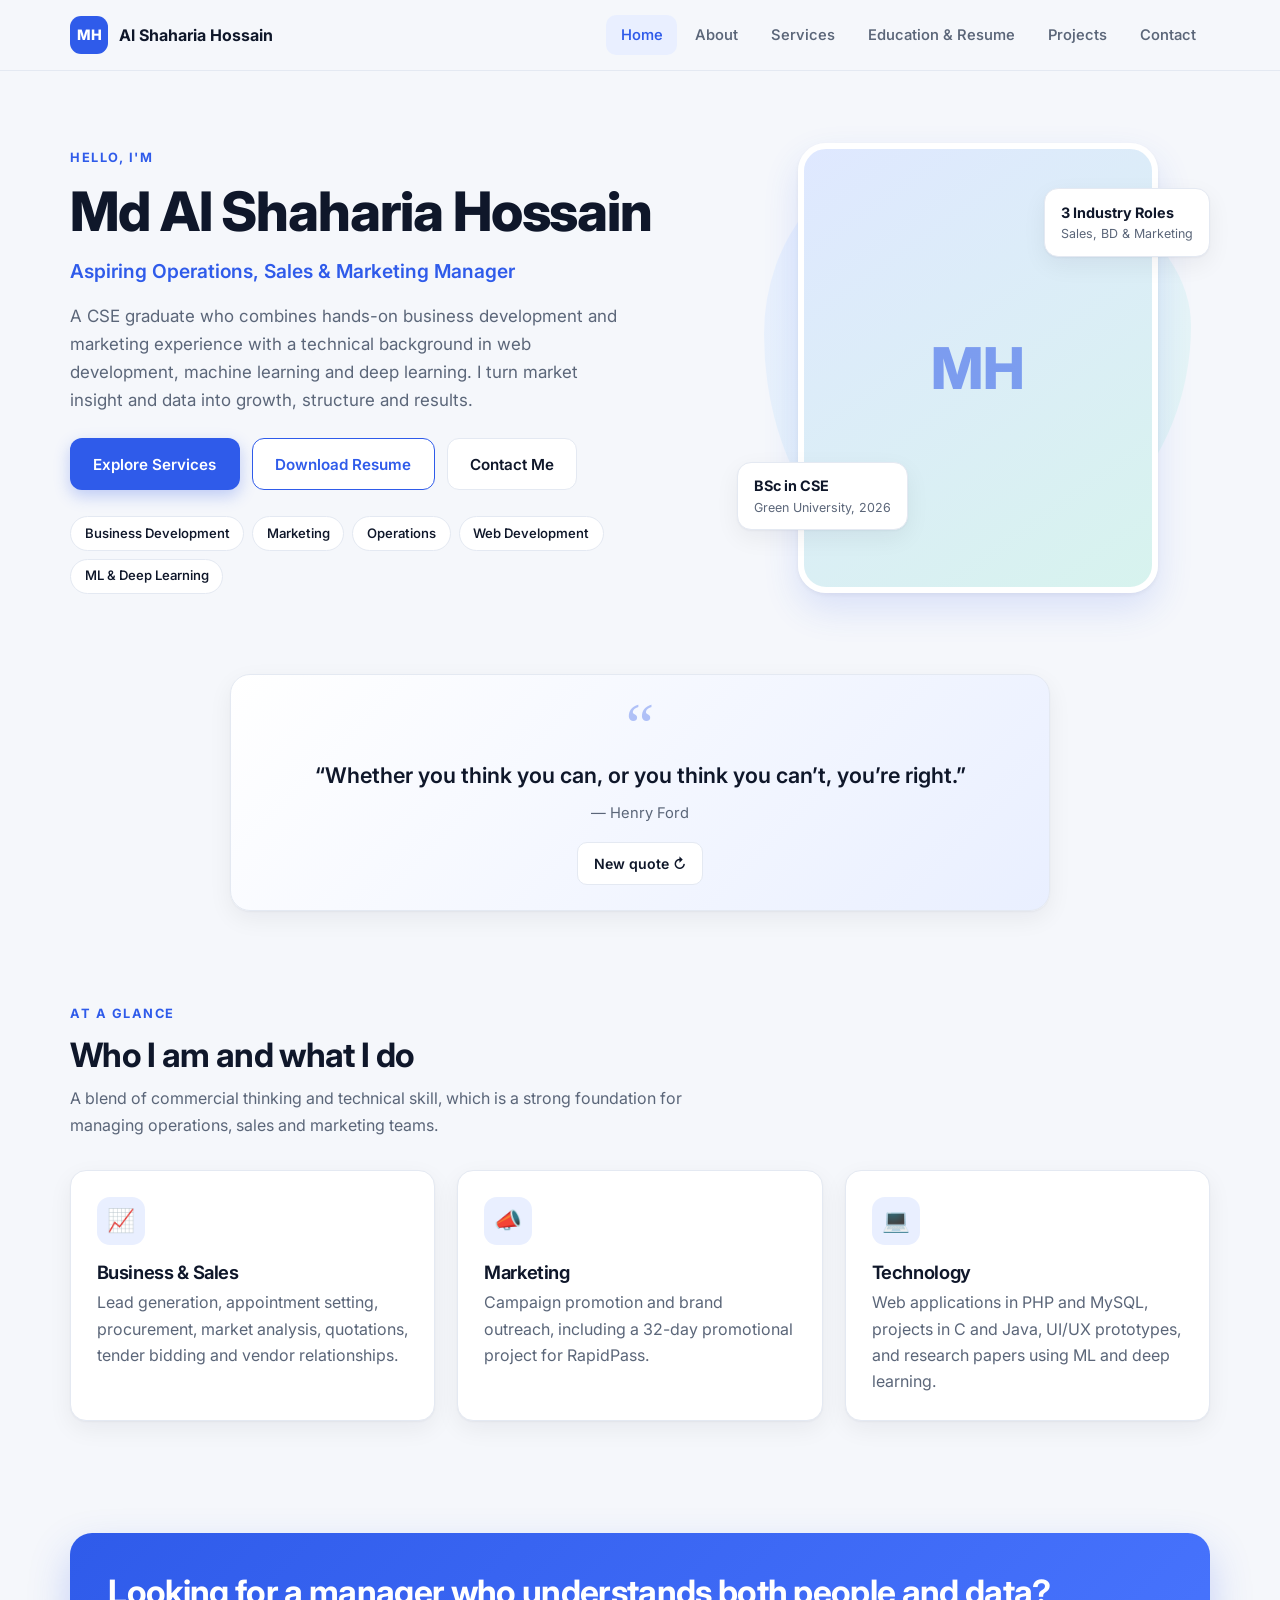
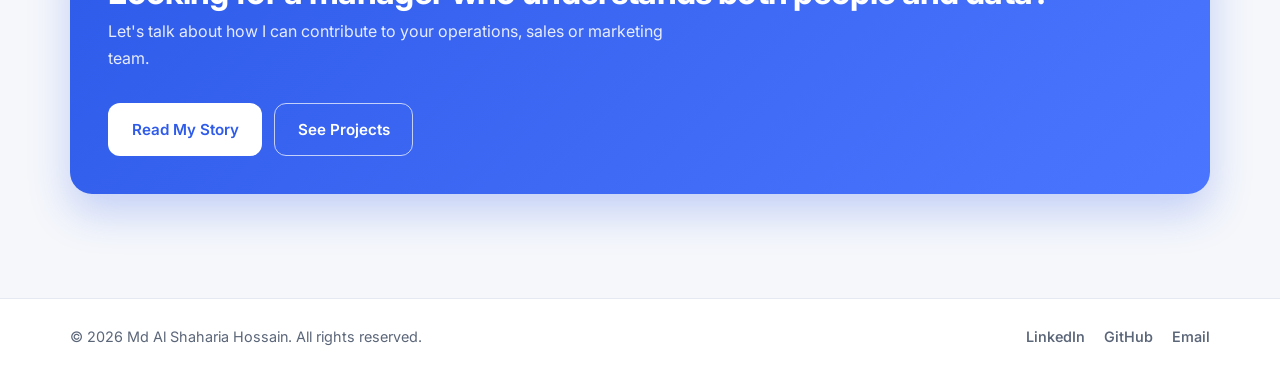
==== index.html @ ec1b016d "Add files via upload" ====
<!DOCTYPE html>
<html lang="en">
<head>
<meta charset="UTF-8">
<meta name="viewport" content="width=device-width, initial-scale=1">
<title>Home | Md Al Shaharia Hossain</title>
<meta name="description" content="Portfolio of Md Al Shaharia Hossain: business development, marketing and web development professional aspiring to operations, sales and marketing management.">
<link rel="preconnect" href="https://fonts.googleapis.com">
<link rel="preconnect" href="https://fonts.gstatic.com" crossorigin>
<link href="https://fonts.googleapis.com/css2?family=Inter:wght@400;500;600;700;800&display=swap" rel="stylesheet">
<link rel="stylesheet" href="style.css">
</head>
<body data-page="index.html">
<header class="site-header">
  <div class="container nav-wrap">
    <a href="index.html" class="brand" aria-label="Home"><span class="brand-mark">MH</span><span class="brand-text">Al Shaharia Hossain</span></a>
    <button class="nav-toggle" id="navToggle" aria-label="Toggle menu" aria-expanded="false"><span></span><span></span><span></span></button>
    <nav class="nav" id="nav"><a href="index.html" class="active">Home</a><a href="about.html">About</a><a href="services.html">Services</a><a href="education.html">Education & Resume</a><a href="projects.html">Projects</a><a href="contact.html">Contact</a></nav>
  </div>
</header>
<main>

<section class="hero container">
  <div class="hero-text reveal">
    <span class="eyebrow">Hello, I'm</span>
    <h1>Md Al Shaharia Hossain</h1>
    <p class="role">Aspiring Operations, Sales &amp; Marketing Manager</p>
    <p class="lead">A CSE graduate who combines hands-on business development and marketing experience with a technical background in web development, machine learning and deep learning. I turn market insight and data into growth, structure and results.</p>
    <div class="btn-row">
      <a class="btn btn-primary" href="services.html">Explore Services</a>
      <a class="btn btn-outline" href="resume.pdf" download="Md-Al-Shaharia-Hossain-Resume.pdf" data-resume>Download Resume</a>
      <a class="btn btn-ghost" href="contact.html">Contact Me</a>
    </div>
    <ul class="chips">
      <li>Business Development</li><li>Marketing</li><li>Operations</li><li>Web Development</li><li>ML &amp; Deep Learning</li>
    </ul>
  </div>
  <div class="hero-photo reveal">
    <div class="photo photo-lg">
  <span class="initials">MH</span>
  <img src="images/profile.jpg" alt="Portrait of Md Al Shaharia Hossain" onerror="this.remove()">
</div>
    <div class="float-card fc-1"><strong>BSc in CSE</strong><span>Green University, 2026</span></div>
    <div class="float-card fc-2"><strong>3 Industry Roles</strong><span>Sales, BD &amp; Marketing</span></div>
  </div>
</section>

<section class="container reveal">
  <figure class="quote-box">
    <div class="quote-icon">&ldquo;</div>
    <blockquote id="quoteText">Loading inspiration...</blockquote>
    <figcaption id="quoteAuthor"></figcaption>
    <button class="btn btn-ghost btn-sm" id="newQuote" type="button">New quote &#8635;</button>
  </figure>
</section>

<section class="container section reveal">
  <div class="section-head">
    <span class="eyebrow">At a glance</span>
    <h2>Who I am and what I do</h2>
    <p>A blend of commercial thinking and technical skill, which is a strong foundation for managing operations, sales and marketing teams.</p>
  </div>
  <div class="grid-3">
    <article class="card">
      <div class="icon">&#128200;</div>
      <h3>Business &amp; Sales</h3>
      <p>Lead generation, appointment setting, procurement, market analysis, quotations, tender bidding and vendor relationships.</p>
    </article>
    <article class="card">
      <div class="icon">&#128227;</div>
      <h3>Marketing</h3>
      <p>Campaign promotion and brand outreach, including a 32-day promotional project for RapidPass.</p>
    </article>
    <article class="card">
      <div class="icon">&#128187;</div>
      <h3>Technology</h3>
      <p>Web applications in PHP and MySQL, projects in C and Java, UI/UX prototypes, and research papers using ML and deep learning.</p>
    </article>
  </div>
</section>

<section class="container section reveal">
  <div class="cta-box">
    <div>
      <h2>Looking for a manager who understands both people and data?</h2>
      <p>Let's talk about how I can contribute to your operations, sales or marketing team.</p>
    </div>
    <div class="btn-row">
      <a class="btn btn-primary" href="about.html">Read My Story</a>
      <a class="btn btn-ghost" href="projects.html">See Projects</a>
    </div>
  </div>
</section>

</main>
<footer class="site-footer">
  <div class="container footer-wrap">
    <p>&copy; <span id="year">2026</span> Md Al Shaharia Hossain. All rights reserved.</p>
    <div class="footer-links">
      <a href="https://www.linkedin.com/in/md-al-shaharia-hossain" target="_blank" rel="noopener">LinkedIn</a>
      <a href="https://github.com/Rimon0287" target="_blank" rel="noopener">GitHub</a>
      <a href="mailto:rimonhassain4087@gmail.com">Email</a>
    </div>
  </div>
</footer>
<button class="to-top" id="toTop" aria-label="Back to top">&uarr;</button>
<div class="toast" id="toast" role="status" aria-live="polite"></div>
<div class="modal" id="modal" aria-hidden="true">
  <div class="modal-backdrop" data-close></div>
  <div class="modal-box" role="dialog" aria-modal="true" aria-labelledby="modalTitle">
    <button class="modal-close" data-close aria-label="Close">&times;</button>
    <div id="modalBody"></div>
  </div>
</div>
<script src="script.js"></script>
</body>
</html>
---- style.css ----
:root{
  --bg:#f5f7fb; --card:#ffffff; --ink:#0f172a; --muted:#5b6679; --line:#e4e9f2;
  --brand:#2f5bea; --brand-d:#2347c4; --brand-soft:#e9efff; --accent:#12a594; --accent-soft:#e3f6f3;
  --radius:16px; --shadow:0 1px 2px rgba(15,23,42,.04),0 8px 24px rgba(15,23,42,.06);
  --shadow-h:0 2px 4px rgba(15,23,42,.05),0 16px 36px rgba(47,91,234,.14);
}
*{box-sizing:border-box;margin:0;padding:0}
html{scroll-behavior:smooth}
body{font-family:'Inter',system-ui,-apple-system,'Segoe UI',Roboto,sans-serif;background:var(--bg);color:var(--ink);line-height:1.65;-webkit-font-smoothing:antialiased}
img{max-width:100%;display:block}
a{color:inherit;text-decoration:none}
ul{list-style:none}
.container{width:min(1140px,92%);margin-inline:auto}
h1,h2,h3,h4{line-height:1.2;letter-spacing:-.02em;color:var(--ink)}
h1{font-size:clamp(2.1rem,5vw,3.4rem);font-weight:800}
h2{font-size:clamp(1.5rem,3vw,2.1rem);font-weight:700}
h3{font-size:1.15rem;font-weight:650;margin-bottom:.4rem}
h4{font-size:.95rem;font-weight:650;margin:1.1rem 0 .5rem;text-transform:uppercase;letter-spacing:.06em;color:var(--muted)}
p{color:var(--muted)}
.muted{color:var(--muted)} .small{font-size:.88rem}
.eyebrow{display:inline-block;font-size:.8rem;font-weight:700;letter-spacing:.12em;text-transform:uppercase;color:var(--brand);margin-bottom:.7rem}

/* Header */
.site-header{position:sticky;top:0;z-index:50;background:rgba(245,247,251,.85);backdrop-filter:saturate(1.4) blur(12px);border-bottom:1px solid var(--line)}
.nav-wrap{display:flex;align-items:center;justify-content:space-between;height:70px}
.brand{display:flex;align-items:center;gap:.7rem;font-weight:700}
.brand-mark{display:grid;place-items:center;width:38px;height:38px;border-radius:11px;background:var(--brand);color:#fff;font-size:.9rem;font-weight:800}
.nav{display:flex;gap:.25rem}
.nav a{padding:.5rem .9rem;border-radius:10px;font-size:.92rem;font-weight:550;color:var(--muted);transition:.2s}
.nav a:hover{color:var(--ink);background:#fff}
.nav a.active{color:var(--brand);background:var(--brand-soft)}
.nav-toggle{display:none;width:42px;height:42px;border:1px solid var(--line);border-radius:10px;background:#fff;cursor:pointer;flex-direction:column;align-items:center;justify-content:center;gap:5px}
.nav-toggle span{width:18px;height:2px;background:var(--ink);border-radius:2px;transition:.25s}
.nav-toggle[aria-expanded="true"] span:nth-child(1){transform:translateY(7px) rotate(45deg)}
.nav-toggle[aria-expanded="true"] span:nth-child(2){opacity:0}
.nav-toggle[aria-expanded="true"] span:nth-child(3){transform:translateY(-7px) rotate(-45deg)}

/* Buttons */
.btn{display:inline-flex;align-items:center;justify-content:center;gap:.4rem;padding:.8rem 1.4rem;border-radius:12px;font:inherit;font-size:.95rem;font-weight:600;border:1.5px solid transparent;cursor:pointer;transition:transform .15s,box-shadow .2s,background .2s,color .2s,border-color .2s}
.btn:hover{transform:translateY(-2px)}
.btn:active{transform:translateY(0)}
.btn:focus-visible,.tab:focus-visible,input:focus-visible,textarea:focus-visible{outline:3px solid rgba(47,91,234,.35);outline-offset:2px}
.btn-primary{background:var(--brand);color:#fff;box-shadow:0 6px 16px rgba(47,91,234,.28)}
.btn-primary:hover{background:var(--brand-d);box-shadow:0 10px 22px rgba(47,91,234,.35)}
.btn-outline{background:#fff;color:var(--brand);border-color:var(--brand)}
.btn-outline:hover{background:var(--brand);color:#fff}
.btn-ghost{background:#fff;color:var(--ink);border-color:var(--line)}
.btn-ghost:hover{border-color:var(--brand);color:var(--brand)}
.btn-sm{padding:.55rem 1rem;font-size:.88rem;border-radius:10px}
.btn-block{width:100%;margin-top:1rem}
.btn-row{display:flex;flex-wrap:wrap;gap:.75rem;margin-top:1.4rem}

/* Hero */
.hero{display:grid;grid-template-columns:1.15fr .85fr;gap:3rem;align-items:center;padding:4.5rem 0 3rem}
.role{font-size:1.2rem;font-weight:600;color:var(--brand);margin:.7rem 0 1rem}
.lead{font-size:1.06rem;max-width:560px}
.chips{display:flex;flex-wrap:wrap;gap:.5rem;margin-top:1.6rem}
.chips li,.tags span{padding:.35rem .85rem;border-radius:999px;background:#fff;border:1px solid var(--line);font-size:.82rem;font-weight:550;color:var(--ink)}
.hero-photo{position:relative;display:grid;place-items:center}
.hero-photo::before{content:"";position:absolute;width:92%;aspect-ratio:1;border-radius:36% 64% 58% 42%/42% 40% 60% 58%;background:linear-gradient(135deg,var(--brand-soft),var(--accent-soft));z-index:0}
.photo{position:relative;overflow:hidden;background:linear-gradient(145deg,#dfe8ff,#d7f3ee);display:grid;place-items:center;border:6px solid #fff;box-shadow:var(--shadow-h);z-index:1}
.photo .initials{font-size:3.6rem;font-weight:800;color:var(--brand);opacity:.55}
.photo img{position:absolute;inset:0;width:100%;height:100%;object-fit:cover}
.photo-lg{width:min(360px,80%);aspect-ratio:4/5;border-radius:28px}
.photo-md{width:100%;aspect-ratio:4/5;border-radius:24px}
.float-card{position:absolute;z-index:2;background:#fff;border:1px solid var(--line);border-radius:14px;padding:.7rem 1rem;box-shadow:var(--shadow);display:flex;flex-direction:column;font-size:.78rem;color:var(--muted)}
.float-card strong{color:var(--ink);font-size:.9rem}
.fc-1{left:-2%;bottom:14%} .fc-2{right:0;top:10%}

/* Sections */
.section{padding:3.5rem 0}
.section.tight{padding:2rem 0}
.section-head{max-width:640px;margin-bottom:2rem}
.section-head p{margin-top:.6rem}
.page-hero{padding:3.5rem 0 1rem}
.page-hero .sub{margin-top:.7rem;font-size:1.05rem}
.card{background:var(--card);border:1px solid var(--line);border-radius:var(--radius);padding:1.6rem;box-shadow:var(--shadow);transition:transform .2s,box-shadow .25s,border-color .25s}
.card:hover{box-shadow:var(--shadow-h)}
.card p+p{margin-top:.9rem}
.grid-2{display:grid;grid-template-columns:repeat(2,1fr);gap:1.4rem}
.grid-3{display:grid;grid-template-columns:repeat(3,1fr);gap:1.4rem}
.grid-4{display:grid;grid-template-columns:repeat(auto-fill,minmax(250px,1fr));gap:1.4rem}
.icon{display:grid;place-items:center;width:48px;height:48px;border-radius:13px;background:var(--brand-soft);color:var(--brand);font-size:1.4rem;font-weight:800;margin-bottom:1rem}

/* Quote */
.quote-box{margin:2rem auto;max-width:820px;text-align:center;background:linear-gradient(135deg,#fff,var(--brand-soft));border:1px solid var(--line);border-radius:20px;padding:2rem 2rem 1.6rem;box-shadow:var(--shadow);position:relative}
.quote-icon{font-size:4rem;line-height:.6;color:var(--brand);opacity:.35;font-family:Georgia,serif}
.quote-box blockquote{font-size:clamp(1.05rem,2.2vw,1.35rem);font-weight:600;color:var(--ink);margin:.8rem 0 .5rem;transition:opacity .3s}
.quote-box figcaption{color:var(--muted);font-size:.92rem;margin-bottom:1rem;transition:opacity .3s}
.quote-box.fade blockquote,.quote-box.fade figcaption{opacity:0}

/* CTA */
.cta-box,.resume-box{display:flex;align-items:center;justify-content:space-between;gap:2rem;flex-wrap:wrap;background:linear-gradient(135deg,var(--brand),#4a76ff);border-radius:22px;padding:2.4rem;color:#fff;box-shadow:0 18px 40px rgba(47,91,234,.25)}
.cta-box h2,.resume-box h2{color:#fff} .cta-box p,.resume-box p{color:rgba(255,255,255,.88);margin-top:.4rem;max-width:560px}
.resume-box .eyebrow{color:#cfe0ff}
.cta-box .btn-primary,.resume-box .btn-primary{background:#fff;color:var(--brand);box-shadow:none}
.cta-box .btn-ghost,.resume-box .btn-outline{background:transparent;color:#fff;border-color:rgba(255,255,255,.7)}
.cta-box .btn-ghost:hover,.resume-box .btn-outline:hover{background:#fff;color:var(--brand)}
.cta-box .btn-row,.resume-box .btn-row{margin-top:0}

/* About */
.about-grid{display:grid;grid-template-columns:320px 1fr;gap:2rem;padding:2rem 0 1rem;align-items:start}
.about-side{position:sticky;top:90px;display:grid;gap:1.2rem}
.about-side .photo{margin:0}
.facts li{display:flex;flex-direction:column;padding:.65rem 0;border-bottom:1px solid var(--line);font-size:.92rem}
.facts li:last-child{border:0}
.facts span{font-size:.75rem;text-transform:uppercase;letter-spacing:.08em;color:var(--muted)}
.about-main{display:grid;gap:1.4rem}
.tick li{position:relative;padding-left:1.7rem;margin:.5rem 0;color:var(--muted);font-size:.95rem}
.tick li::before{content:"\2713";position:absolute;left:0;top:0;width:20px;height:20px;border-radius:50%;background:var(--accent-soft);color:var(--accent);font-size:.72rem;font-weight:800;display:grid;place-items:center;top:.2rem}
.tags{display:flex;flex-wrap:wrap;gap:.45rem;margin:.6rem 0}
.mini-timeline{border-left:2px solid var(--brand-soft);margin:.8rem 0 0 .5rem;padding-left:1.4rem;display:grid;gap:1rem}
.mini-timeline li{position:relative;display:flex;flex-direction:column}
.mini-timeline li::before{content:"";position:absolute;left:-1.9rem;top:.45rem;width:12px;height:12px;border-radius:50%;background:var(--brand);border:3px solid #fff;box-shadow:0 0 0 2px var(--brand-soft)}
.mini-timeline span{color:var(--muted);font-size:.93rem}

/* Services */
.service{display:flex;flex-direction:column;align-items:flex-start;border-top:3px solid transparent}
.service:hover{transform:translateY(-6px);border-top-color:var(--brand)}
.service p{flex:1;margin-bottom:1.2rem;font-size:.94rem}
.modal{position:fixed;inset:0;z-index:100;display:none;align-items:center;justify-content:center;padding:1rem}
.modal.open{display:flex}
.modal-backdrop{position:absolute;inset:0;background:rgba(15,23,42,.5);backdrop-filter:blur(4px);animation:fade .25s}
.modal-box{position:relative;background:#fff;border-radius:22px;width:min(640px,100%);max-height:90vh;overflow:auto;padding:2.2rem;box-shadow:0 30px 80px rgba(15,23,42,.35);animation:pop .3s cubic-bezier(.2,.9,.3,1.2)}
.modal-close{position:absolute;top:.8rem;right:.9rem;width:38px;height:38px;border-radius:50%;border:1px solid var(--line);background:#fff;font-size:1.5rem;line-height:1;cursor:pointer;color:var(--muted);transition:.2s}
.modal-close:hover{background:var(--brand);color:#fff;border-color:var(--brand)}
.modal-icon{display:grid;place-items:center;width:56px;height:56px;border-radius:16px;background:var(--brand-soft);font-size:1.7rem;margin-bottom:1rem}
.lead-sm{margin:.7rem 0 .3rem}
.best-for{margin-top:1.2rem;padding:1rem 1.1rem;background:var(--accent-soft);border-radius:12px;font-size:.92rem;color:#0b5e53}
.svc-detail[hidden]{display:none}
@keyframes fade{from{opacity:0}to{opacity:1}}
@keyframes pop{from{opacity:0;transform:translateY(20px) scale(.96)}to{opacity:1;transform:none}}

/* Tabs / timeline */
.tabs{display:inline-flex;gap:.3rem;background:#fff;border:1px solid var(--line);border-radius:14px;padding:.3rem;margin-bottom:1.6rem;flex-wrap:wrap}
.tab{padding:.6rem 1.3rem;border:0;border-radius:10px;background:transparent;font:inherit;font-weight:600;color:var(--muted);cursor:pointer;transition:.2s}
.tab:hover{color:var(--ink)}
.tab.active{background:var(--brand);color:#fff;box-shadow:0 4px 12px rgba(47,91,234,.28)}
.tab-panel{display:none;animation:fade .3s}
.tab-panel.active{display:block}
.timeline{position:relative;display:grid;gap:1.2rem;padding-left:0}
.t-item{display:grid;grid-template-columns:130px 1fr;gap:1.2rem;align-items:start}
.t-year{font-weight:700;color:var(--brand);padding-top:1.5rem;text-align:right;font-size:.92rem}
.badge{display:inline-block;margin-top:.5rem;padding:.3rem .8rem;border-radius:999px;background:var(--accent-soft);color:#0b5e53;font-size:.8rem;font-weight:650}

/* Projects */
.project{display:flex;flex-direction:column}
.project>p{margin-bottom:1rem}
.proj-top{display:flex;justify-content:space-between;align-items:flex-start}
.proj-top .badge{margin-top:0;background:var(--brand-soft);color:var(--brand)}
.expand{margin-top:.5rem}
.expand[hidden]{display:none}
.project .btn-row{margin-top:auto;padding-top:1.2rem}

/* Contact */
.contact-grid{display:grid;grid-template-columns:1fr 1fr;gap:1.6rem;align-items:start}
.contact-cards{display:grid;gap:1rem}
.contact-card{display:flex;align-items:center;gap:1rem;flex-wrap:wrap;padding:1.2rem 1.4rem}
.contact-card .icon{margin:0;flex:none}
.cc-body{flex:1;min-width:140px}
.cc-body h3{margin:0}
.cc-body p{font-size:.9rem;word-break:break-all}
.cc-actions{display:flex;gap:.5rem}
.form{display:grid;gap:1rem}
.form label{display:grid;gap:.35rem;font-size:.85rem;font-weight:600;color:var(--ink)}
input,textarea{font:inherit;font-size:.95rem;padding:.8rem 1rem;border:1.5px solid var(--line);border-radius:12px;background:#fbfcfe;color:var(--ink);transition:.2s;width:100%;resize:vertical}
input:focus,textarea:focus{border-color:var(--brand);background:#fff}
.form .btn-row{margin-top:.4rem}
.form-error{color:#c0392b;font-size:.88rem;min-height:1.2em}

/* Footer & utilities */
.site-footer{margin-top:3rem;border-top:1px solid var(--line);background:#fff;padding:1.6rem 0}
.footer-wrap{display:flex;justify-content:space-between;align-items:center;flex-wrap:wrap;gap:1rem;font-size:.9rem}
.footer-links{display:flex;gap:1.2rem}
.footer-links a{color:var(--muted);font-weight:550}
.footer-links a:hover{color:var(--brand)}
.to-top{position:fixed;right:1.4rem;bottom:1.4rem;width:46px;height:46px;border-radius:50%;border:0;background:var(--brand);color:#fff;font-size:1.2rem;cursor:pointer;box-shadow:0 8px 20px rgba(47,91,234,.35);opacity:0;visibility:hidden;transform:translateY(10px);transition:.25s;z-index:60}
.to-top.show{opacity:1;visibility:visible;transform:none}
.to-top:hover{background:var(--brand-d)}
.toast{position:fixed;left:50%;bottom:2rem;transform:translate(-50%,20px);background:var(--ink);color:#fff;padding:.75rem 1.3rem;border-radius:12px;font-size:.9rem;opacity:0;pointer-events:none;transition:.3s;z-index:200;max-width:90%}
.toast.show{opacity:1;transform:translate(-50%,0)}
.reveal{opacity:0;transform:translateY(18px);transition:opacity .6s ease,transform .6s ease}
.reveal.in{opacity:1;transform:none}

/* Responsive */
@media (max-width:960px){
  .hero{grid-template-columns:1fr;padding-top:3rem;text-align:left}
  .hero-photo{order:-1;margin-bottom:1rem}
  .grid-3{grid-template-columns:1fr 1fr}
  .about-grid{grid-template-columns:1fr}
  .about-side{position:static;grid-template-columns:minmax(0,260px) 1fr;align-items:start}
  .contact-grid{grid-template-columns:1fr}
}
@media (max-width:820px){
  .nav-toggle{display:flex}
  .nav{position:absolute;top:70px;left:0;right:0;flex-direction:column;background:#fff;border-bottom:1px solid var(--line);padding:.8rem 4%;display:none;box-shadow:0 14px 24px rgba(15,23,42,.08)}
  .nav.open{display:flex}
  .nav a{padding:.8rem 1rem}
}
@media (max-width:640px){
  .grid-2,.grid-3{grid-template-columns:1fr}
  .about-side{grid-template-columns:1fr}
  .t-item{grid-template-columns:1fr;gap:.3rem}
  .t-year{text-align:left;padding-top:0}
  .brand-text{display:none}
  .cta-box,.resume-box{padding:1.6rem}
  .modal-box{padding:1.6rem}
  .fc-1{left:0} .fc-2{right:0}
}
@media (prefers-reduced-motion:reduce){*{animation:none!important;transition:none!important}.reveal{opacity:1;transform:none}html{scroll-behavior:auto}}
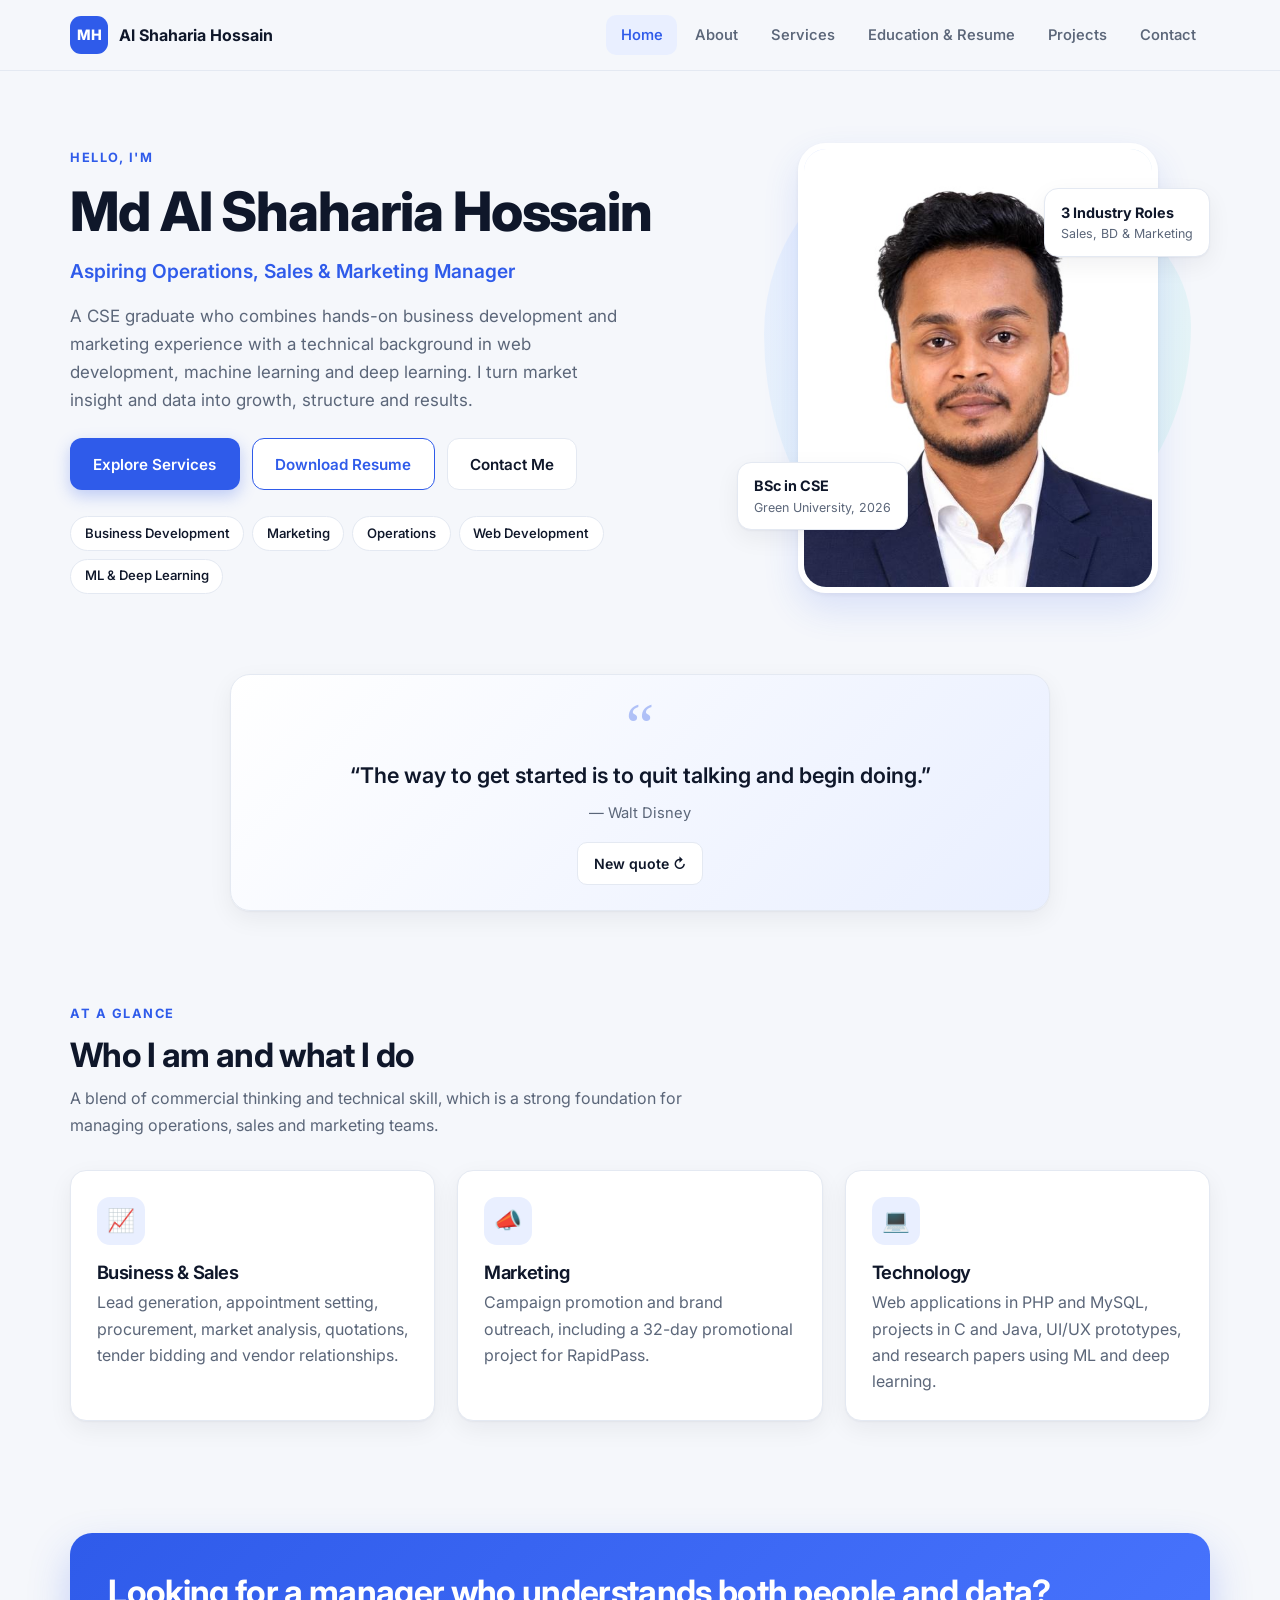
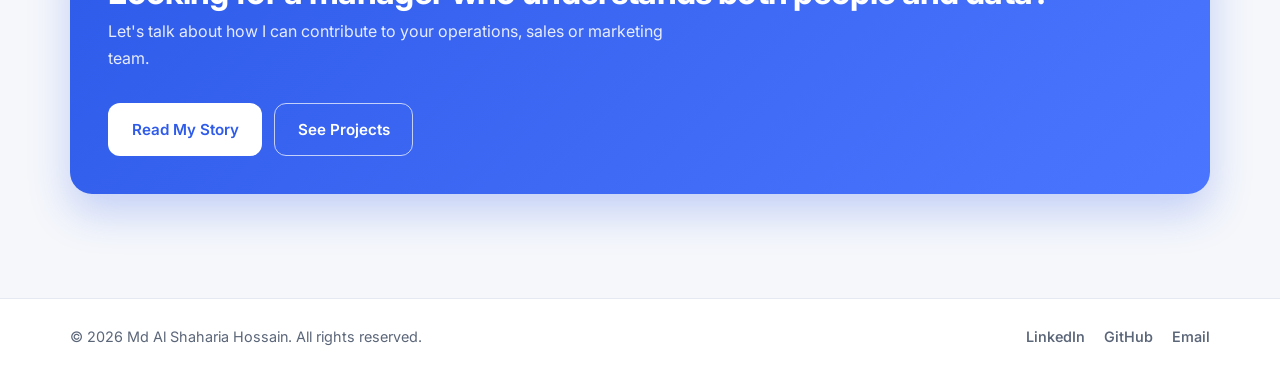
==== commit 80cfcf95: "Fix image source path in index.html" ====
--- a/index.html
+++ b/index.html
@@ -38,7 +38,7 @@
   <div class="hero-photo reveal">
     <div class="photo photo-lg">
   <span class="initials">MH</span>
-  <img src="images/profile.jpg" alt="Portrait of Md Al Shaharia Hossain" onerror="this.remove()">
+  <img src="image/profile.jpg" alt="Portrait of Md Al Shaharia Hossain" onerror="this.remove()">
 </div>
     <div class="float-card fc-1"><strong>BSc in CSE</strong><span>Green University, 2026</span></div>
     <div class="float-card fc-2"><strong>3 Industry Roles</strong><span>Sales, BD &amp; Marketing</span></div>
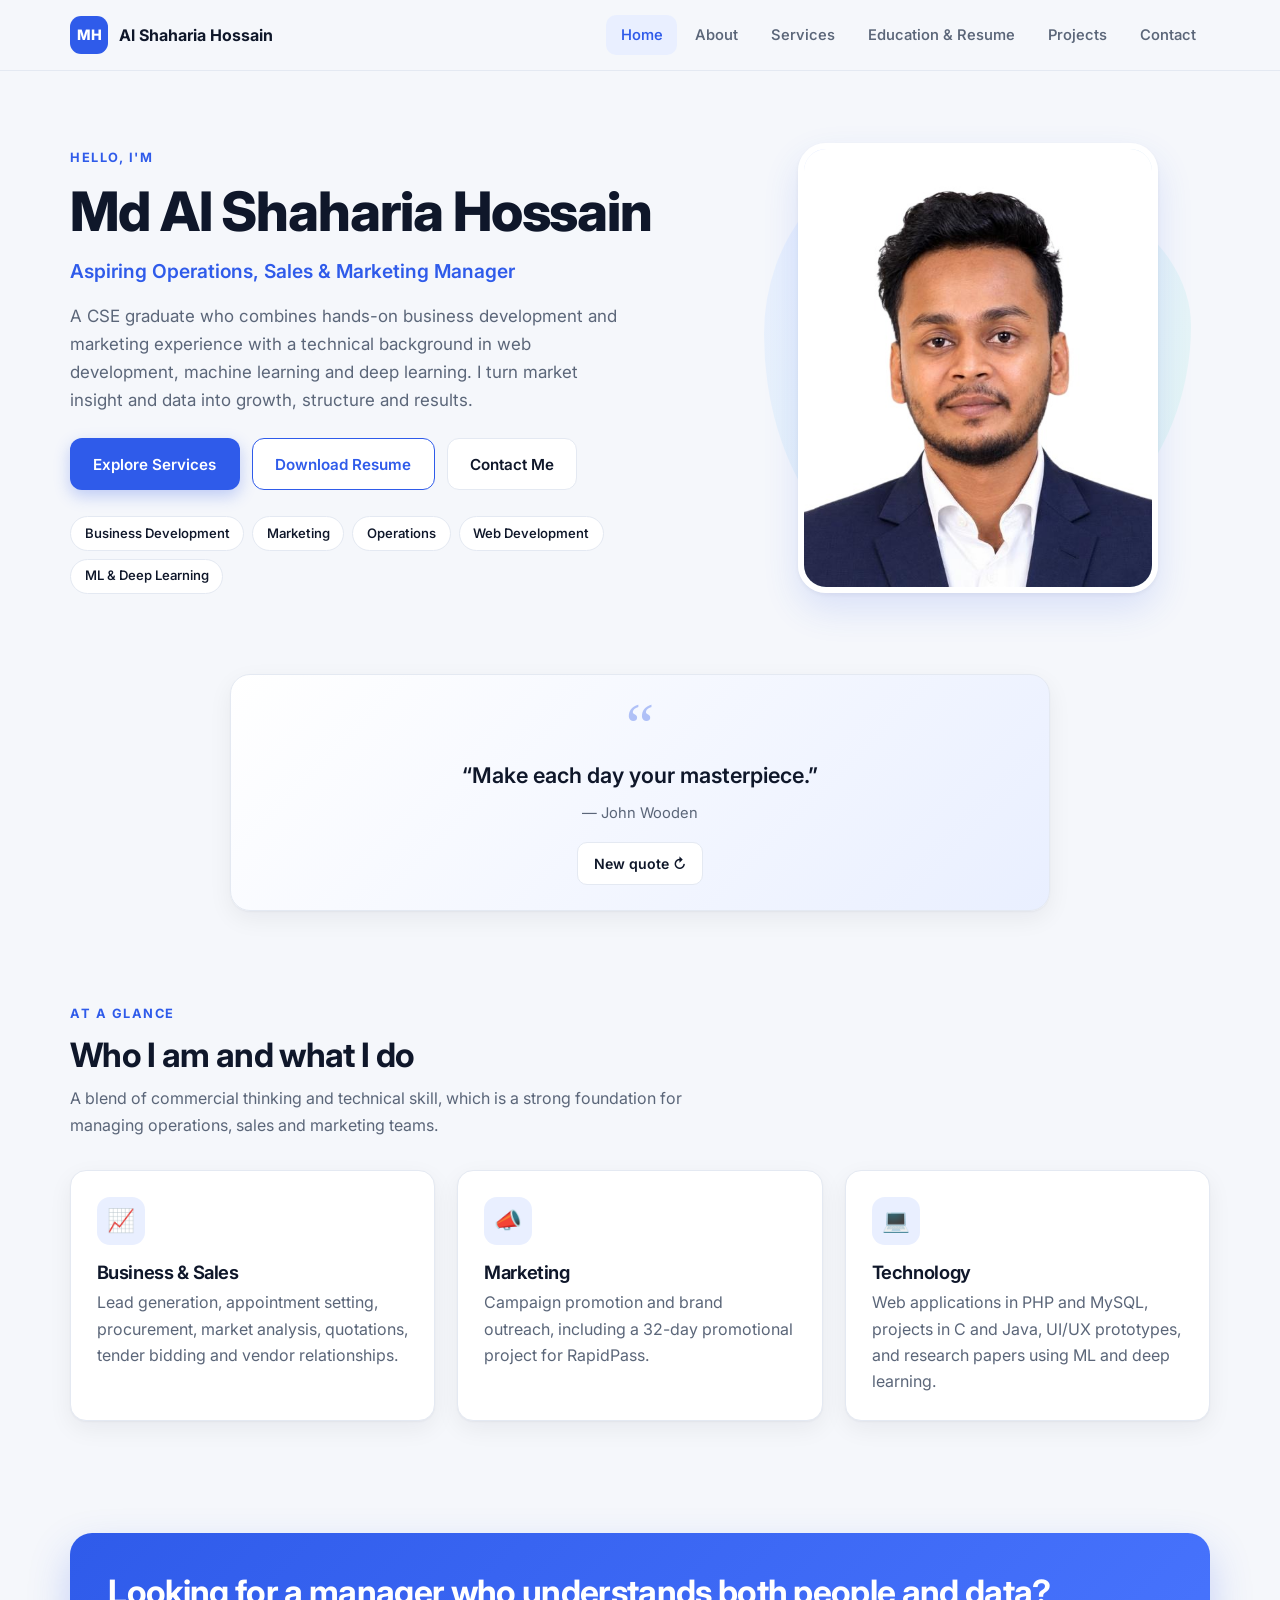
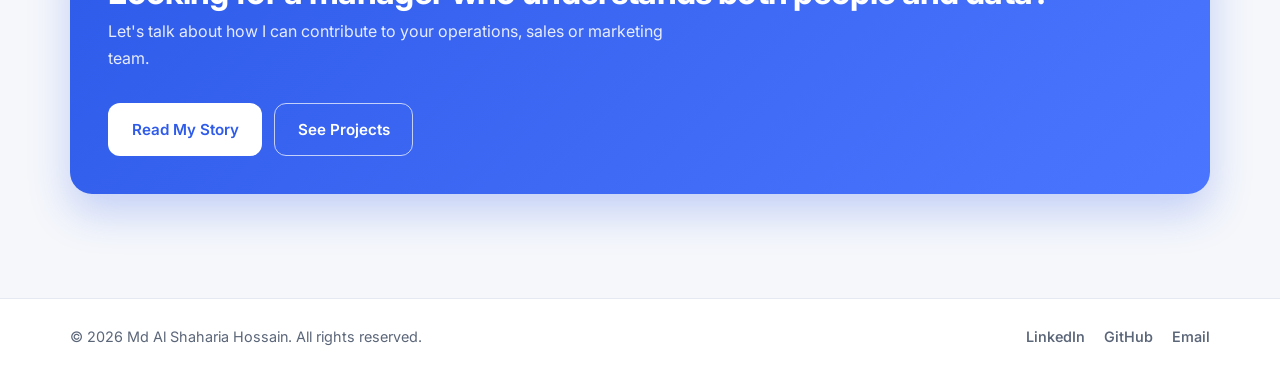
==== commit 418fcff7: "Remove float cards from hero section Removed educational and professional information from the hero " ====
--- a/index.html
+++ b/index.html
@@ -39,10 +39,7 @@
     <div class="photo photo-lg">
   <span class="initials">MH</span>
   <img src="image/profile.jpg" alt="Portrait of Md Al Shaharia Hossain" onerror="this.remove()">
-</div>
-    <div class="float-card fc-1"><strong>BSc in CSE</strong><span>Green University, 2026</span></div>
-    <div class="float-card fc-2"><strong>3 Industry Roles</strong><span>Sales, BD &amp; Marketing</span></div>
-  </div>
+
 </section>
 
 <section class="container reveal">
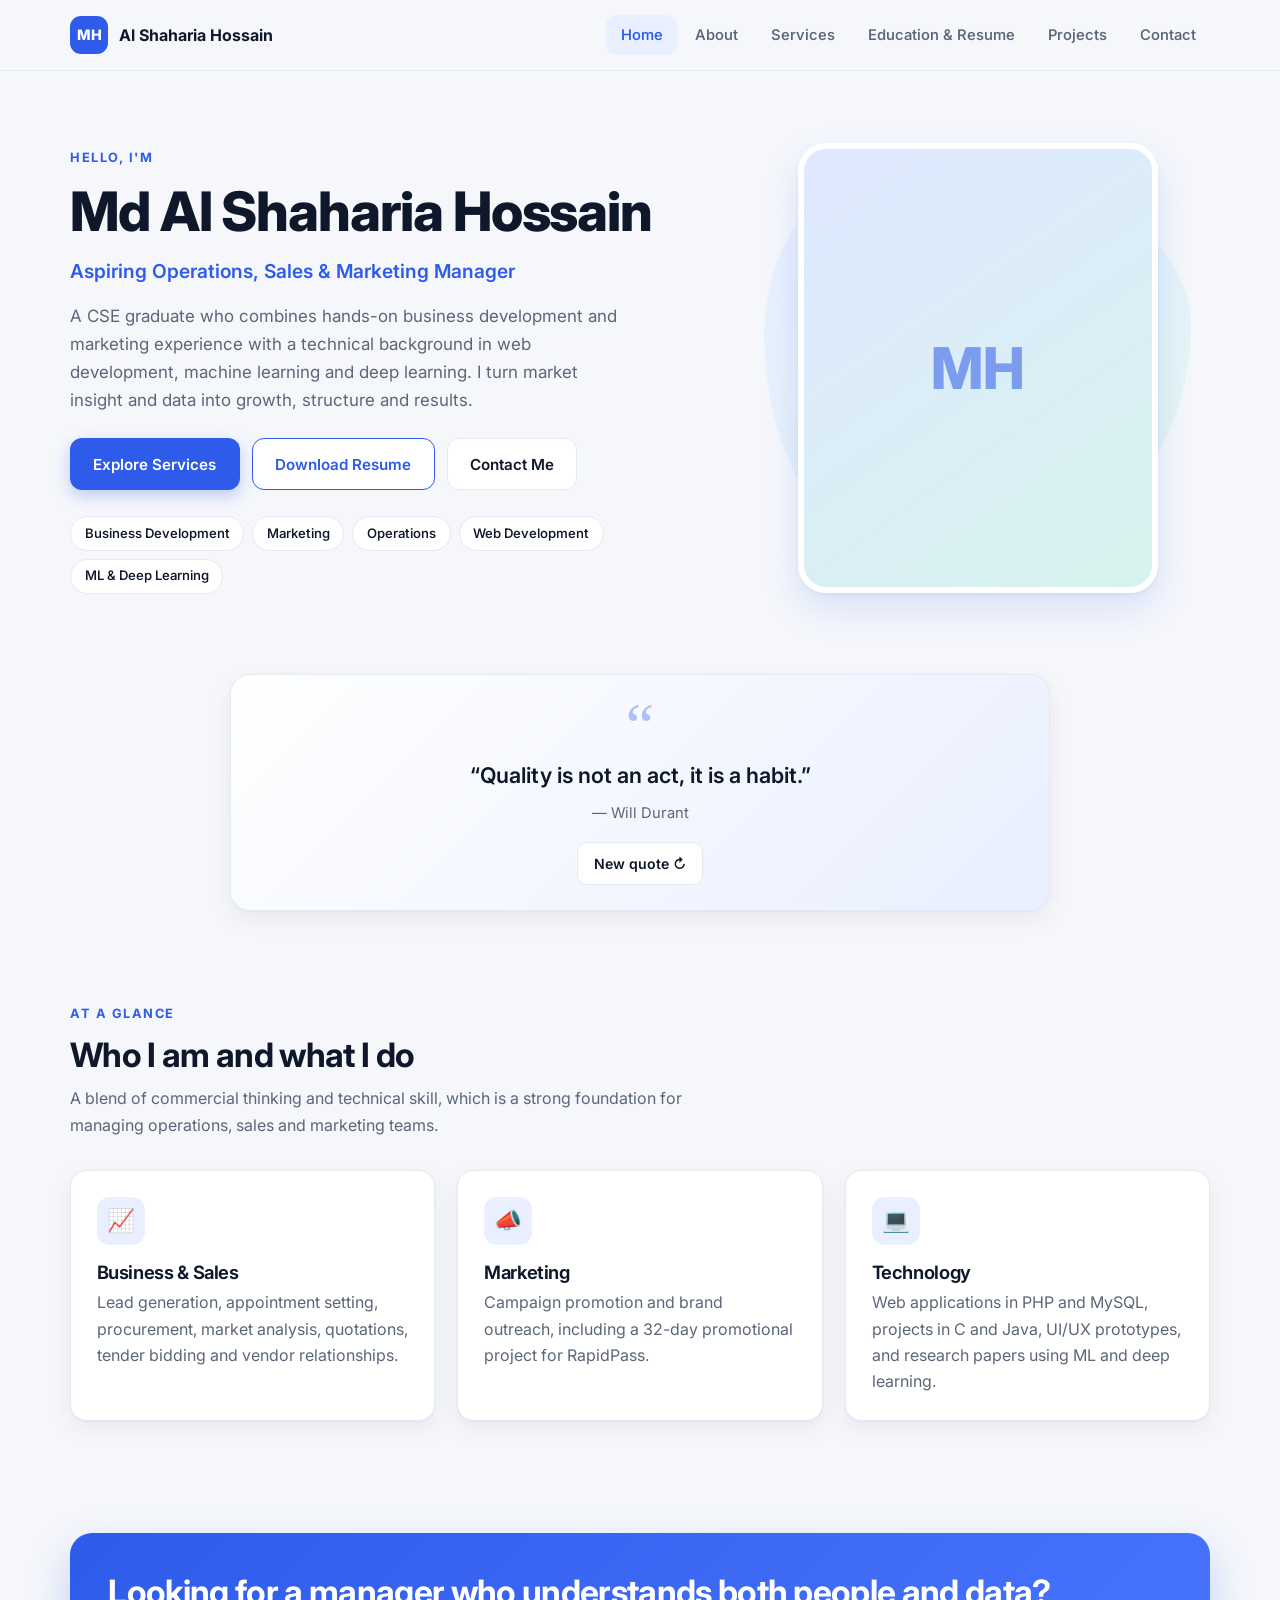
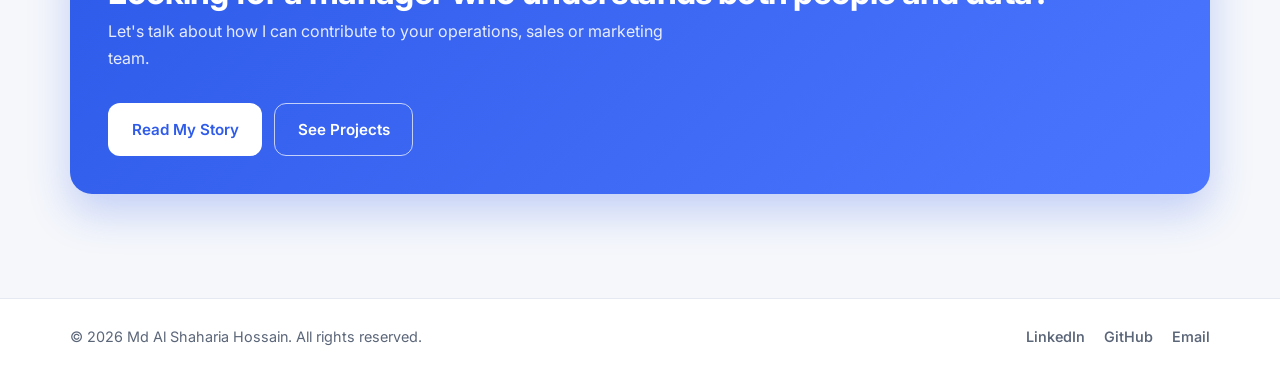
==== commit c6248be3: "Add files via upload" ====
--- a/index.html
+++ b/index.html
@@ -38,8 +38,9 @@
   <div class="hero-photo reveal">
     <div class="photo photo-lg">
   <span class="initials">MH</span>
-  <img src="image/profile.jpg" alt="Portrait of Md Al Shaharia Hossain" onerror="this.remove()">
-
+  <img src="images/profile.jpg" alt="Portrait of Md Al Shaharia Hossain" onerror="this.remove()">
+</div>
+  </div>
 </section>
 
 <section class="container reveal">
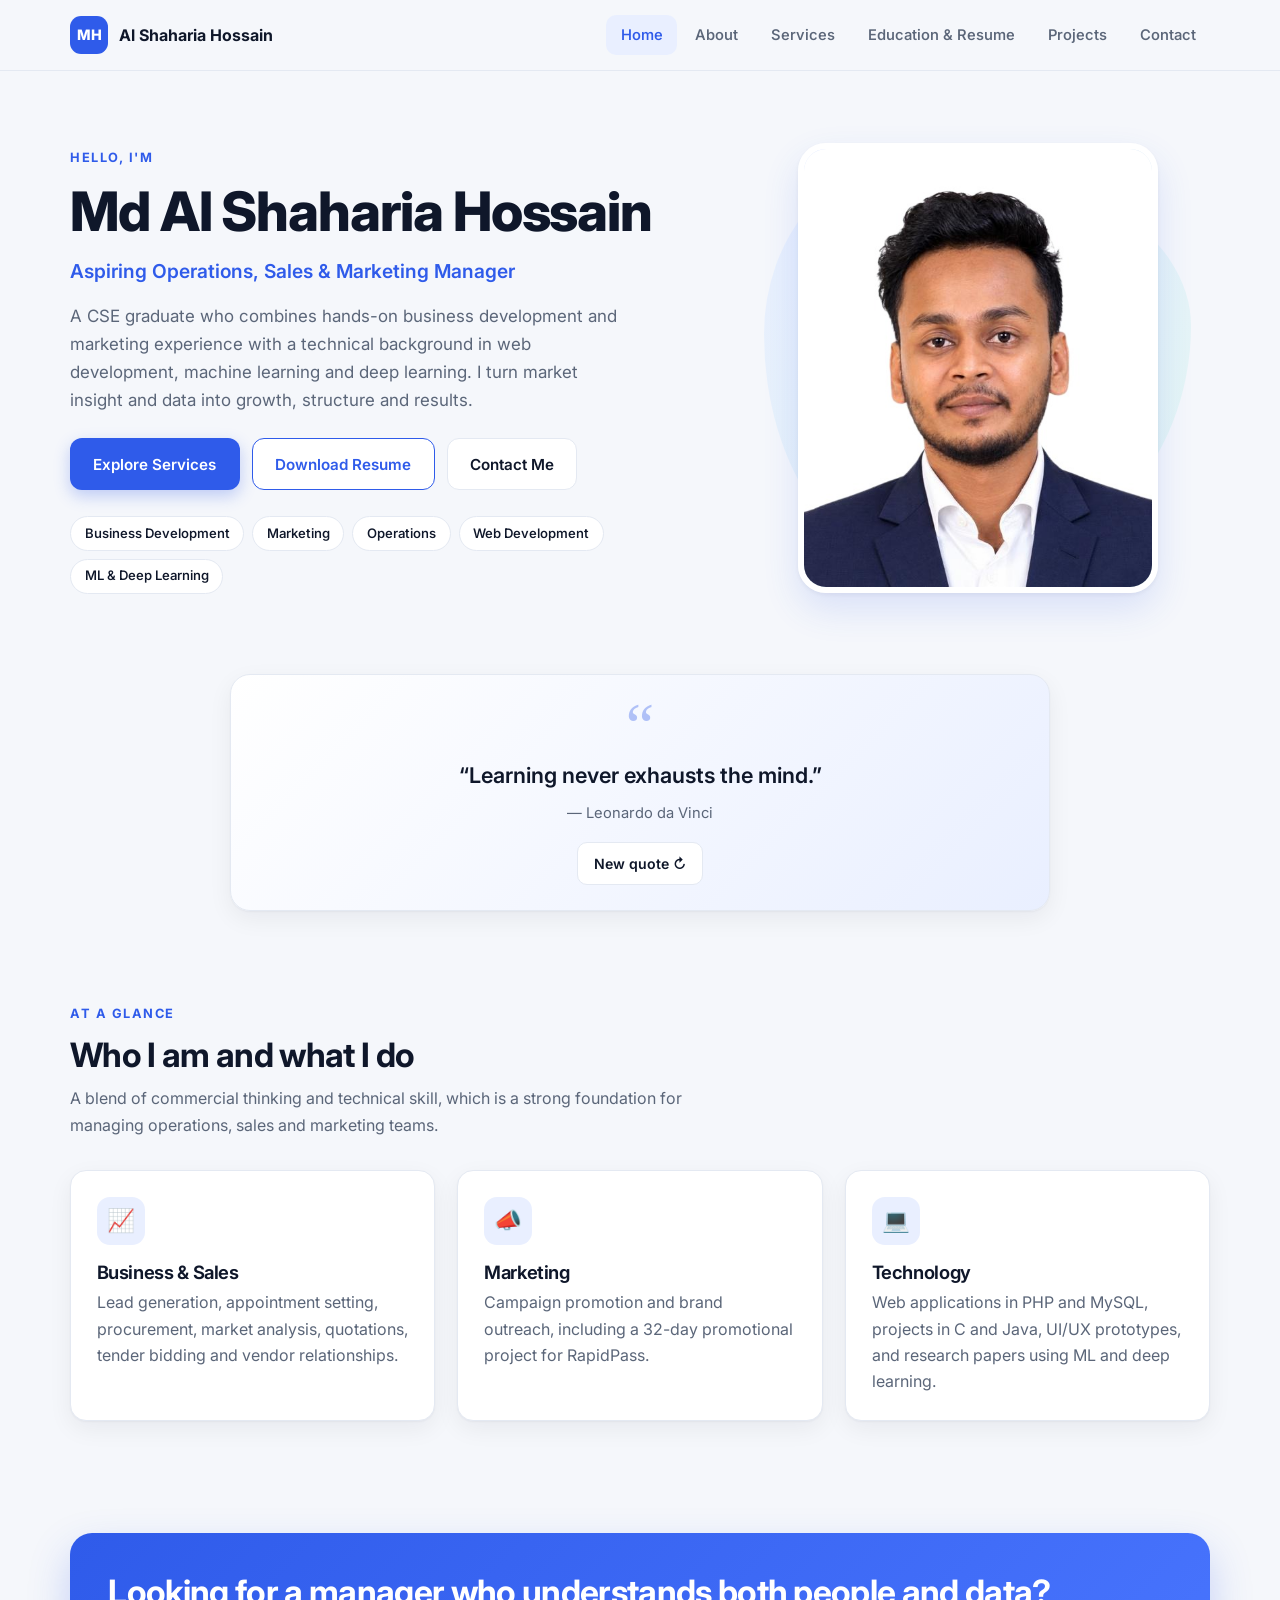
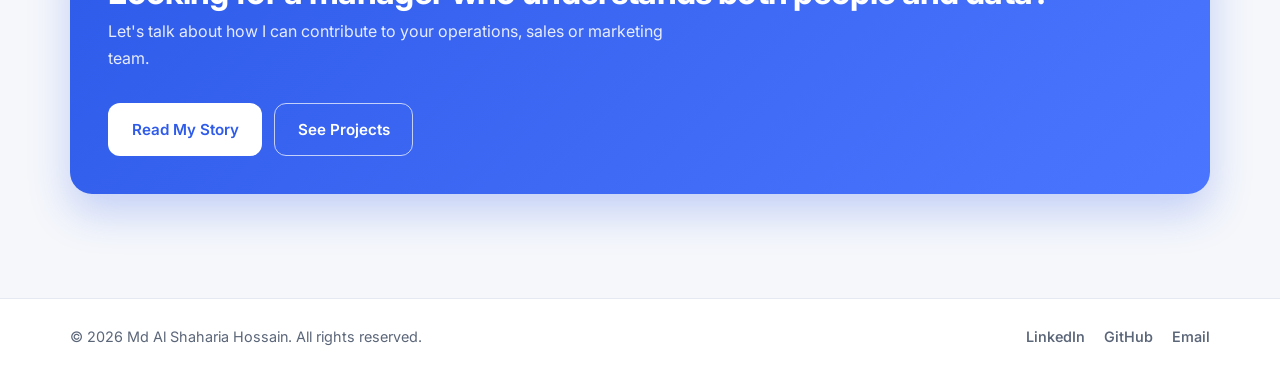
==== commit c0b5e7aa: "Fix image source path in index.html" ====
--- a/index.html
+++ b/index.html
@@ -38,7 +38,7 @@
   <div class="hero-photo reveal">
     <div class="photo photo-lg">
   <span class="initials">MH</span>
-  <img src="images/profile.jpg" alt="Portrait of Md Al Shaharia Hossain" onerror="this.remove()">
+  <img src="image/profile.jpg" alt="Portrait of Md Al Shaharia Hossain" onerror="this.remove()">
 </div>
   </div>
 </section>
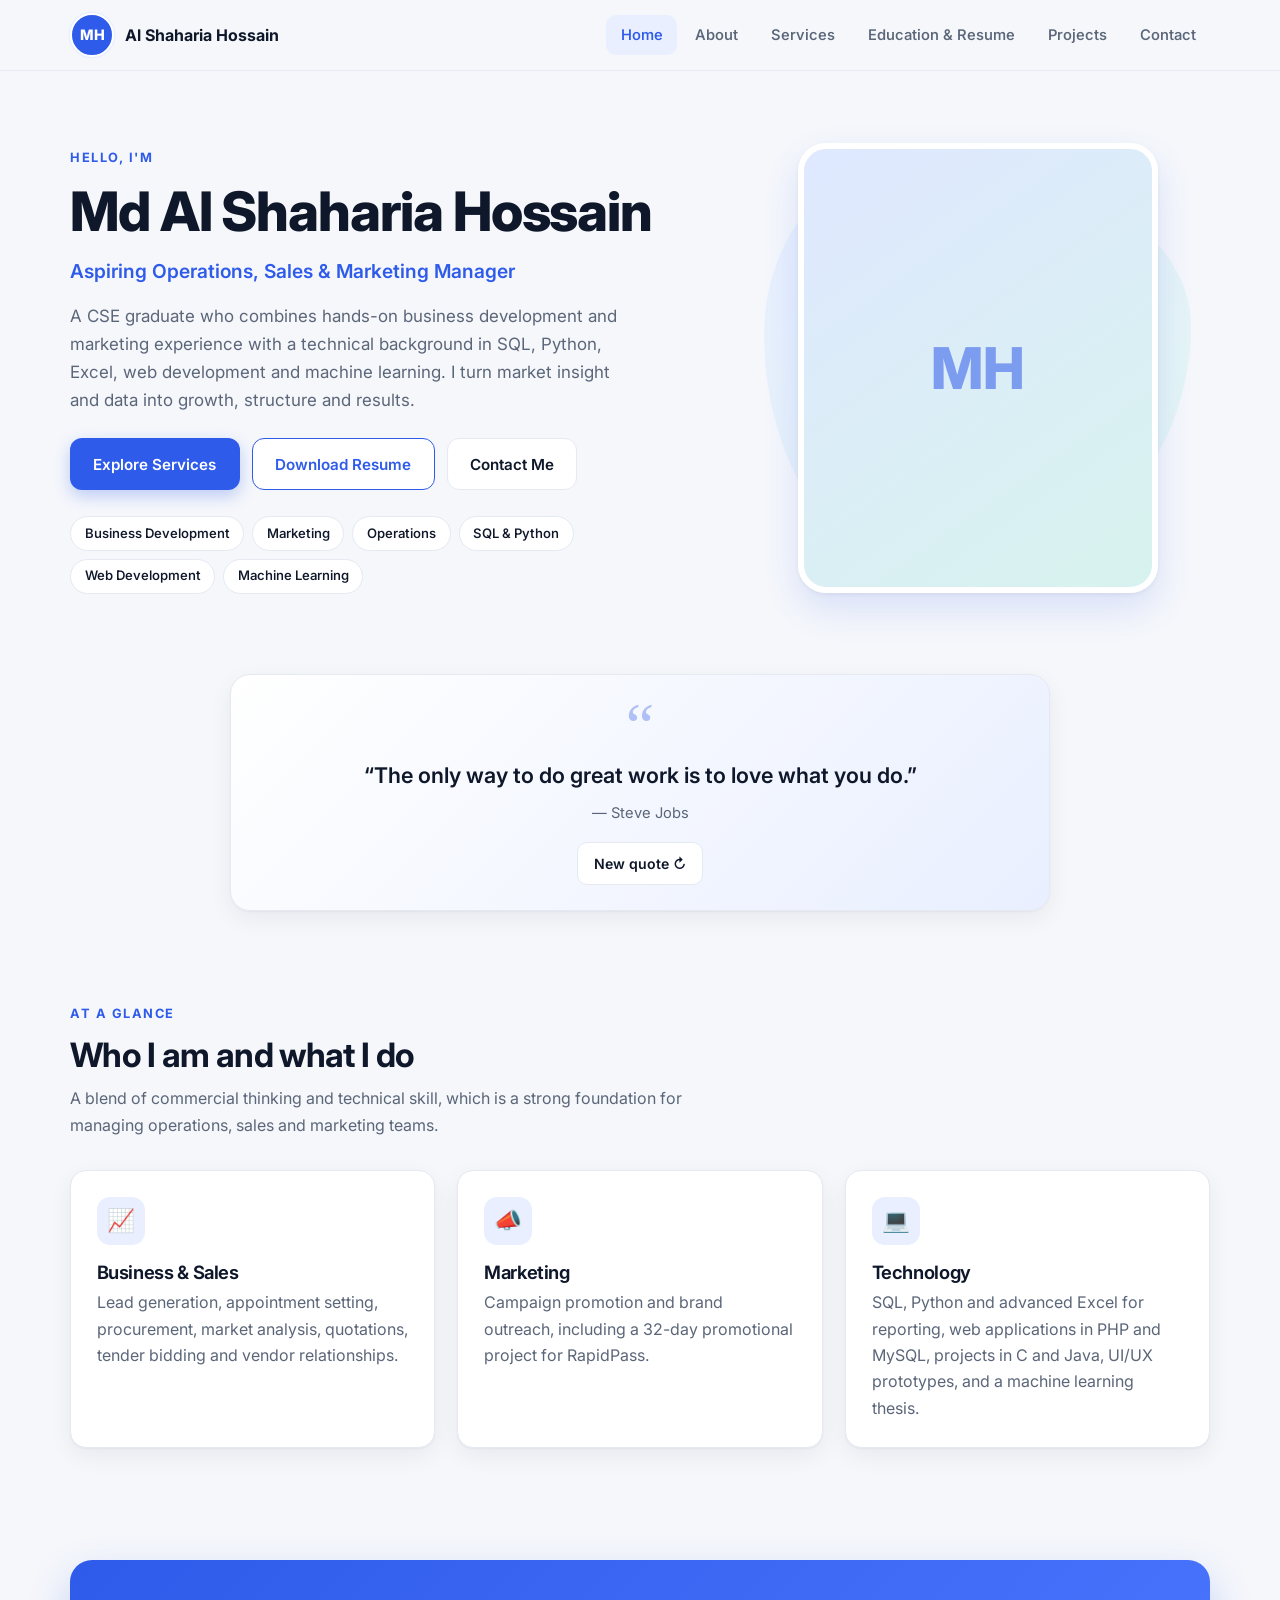
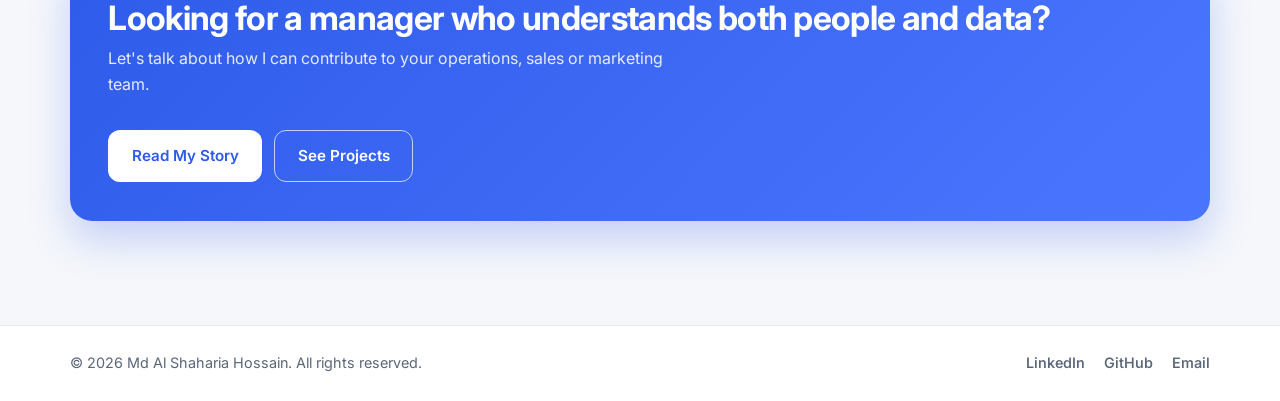
==== commit 6449c9a6: "Add files via upload" ====
--- a/index.html
+++ b/index.html
@@ -13,7 +13,7 @@
 <body data-page="index.html">
 <header class="site-header">
   <div class="container nav-wrap">
-    <a href="index.html" class="brand" aria-label="Home"><span class="brand-mark">MH</span><span class="brand-text">Al Shaharia Hossain</span></a>
+    <a href="index.html" class="brand" aria-label="Home"><span class="brand-mark"><span class="bm-fallback">MH</span><img src="images/profile.jpg" alt="Md Al Shaharia Hossain" onerror="this.remove()"></span><span class="brand-text">Al Shaharia Hossain</span></a>
     <button class="nav-toggle" id="navToggle" aria-label="Toggle menu" aria-expanded="false"><span></span><span></span><span></span></button>
     <nav class="nav" id="nav"><a href="index.html" class="active">Home</a><a href="about.html">About</a><a href="services.html">Services</a><a href="education.html">Education & Resume</a><a href="projects.html">Projects</a><a href="contact.html">Contact</a></nav>
   </div>
@@ -25,20 +25,20 @@
     <span class="eyebrow">Hello, I'm</span>
     <h1>Md Al Shaharia Hossain</h1>
     <p class="role">Aspiring Operations, Sales &amp; Marketing Manager</p>
-    <p class="lead">A CSE graduate who combines hands-on business development and marketing experience with a technical background in web development, machine learning and deep learning. I turn market insight and data into growth, structure and results.</p>
+    <p class="lead">A CSE graduate who combines hands-on business development and marketing experience with a technical background in SQL, Python, Excel, web development and machine learning. I turn market insight and data into growth, structure and results.</p>
     <div class="btn-row">
       <a class="btn btn-primary" href="services.html">Explore Services</a>
       <a class="btn btn-outline" href="resume.pdf" download="Md-Al-Shaharia-Hossain-Resume.pdf" data-resume>Download Resume</a>
       <a class="btn btn-ghost" href="contact.html">Contact Me</a>
     </div>
     <ul class="chips">
-      <li>Business Development</li><li>Marketing</li><li>Operations</li><li>Web Development</li><li>ML &amp; Deep Learning</li>
+      <li>Business Development</li><li>Marketing</li><li>Operations</li><li>SQL &amp; Python</li><li>Web Development</li><li>Machine Learning</li>
     </ul>
   </div>
   <div class="hero-photo reveal">
     <div class="photo photo-lg">
   <span class="initials">MH</span>
-  <img src="image/profile.jpg" alt="Portrait of Md Al Shaharia Hossain" onerror="this.remove()">
+  <img src="images/profile.jpg" alt="Portrait of Md Al Shaharia Hossain" onerror="this.remove()">
 </div>
   </div>
 </section>
@@ -72,7 +72,7 @@
     <article class="card">
       <div class="icon">&#128187;</div>
       <h3>Technology</h3>
-      <p>Web applications in PHP and MySQL, projects in C and Java, UI/UX prototypes, and research papers using ML and deep learning.</p>
+      <p>SQL, Python and advanced Excel for reporting, web applications in PHP and MySQL, projects in C and Java, UI/UX prototypes, and a machine learning thesis.</p>
     </article>
   </div>
 </section>
--- a/style.css
+++ b/style.css
@@ -24,7 +24,8 @@
 .site-header{position:sticky;top:0;z-index:50;background:rgba(245,247,251,.85);backdrop-filter:saturate(1.4) blur(12px);border-bottom:1px solid var(--line)}
 .nav-wrap{display:flex;align-items:center;justify-content:space-between;height:70px}
 .brand{display:flex;align-items:center;gap:.7rem;font-weight:700}
-.brand-mark{display:grid;place-items:center;width:38px;height:38px;border-radius:11px;background:var(--brand);color:#fff;font-size:.9rem;font-weight:800}
+.brand-mark{position:relative;overflow:hidden;display:grid;place-items:center;width:44px;height:44px;border-radius:50%;background:var(--brand);color:#fff;font-size:.9rem;font-weight:800;border:2px solid #fff;box-shadow:0 0 0 1.5px var(--brand-soft)}
+.brand-mark img{position:absolute;inset:0;width:100%;height:100%;object-fit:cover;object-position:center 20%}
 .nav{display:flex;gap:.25rem}
 .nav a{padding:.5rem .9rem;border-radius:10px;font-size:.92rem;font-weight:550;color:var(--muted);transition:.2s}
 .nav a:hover{color:var(--ink);background:#fff}
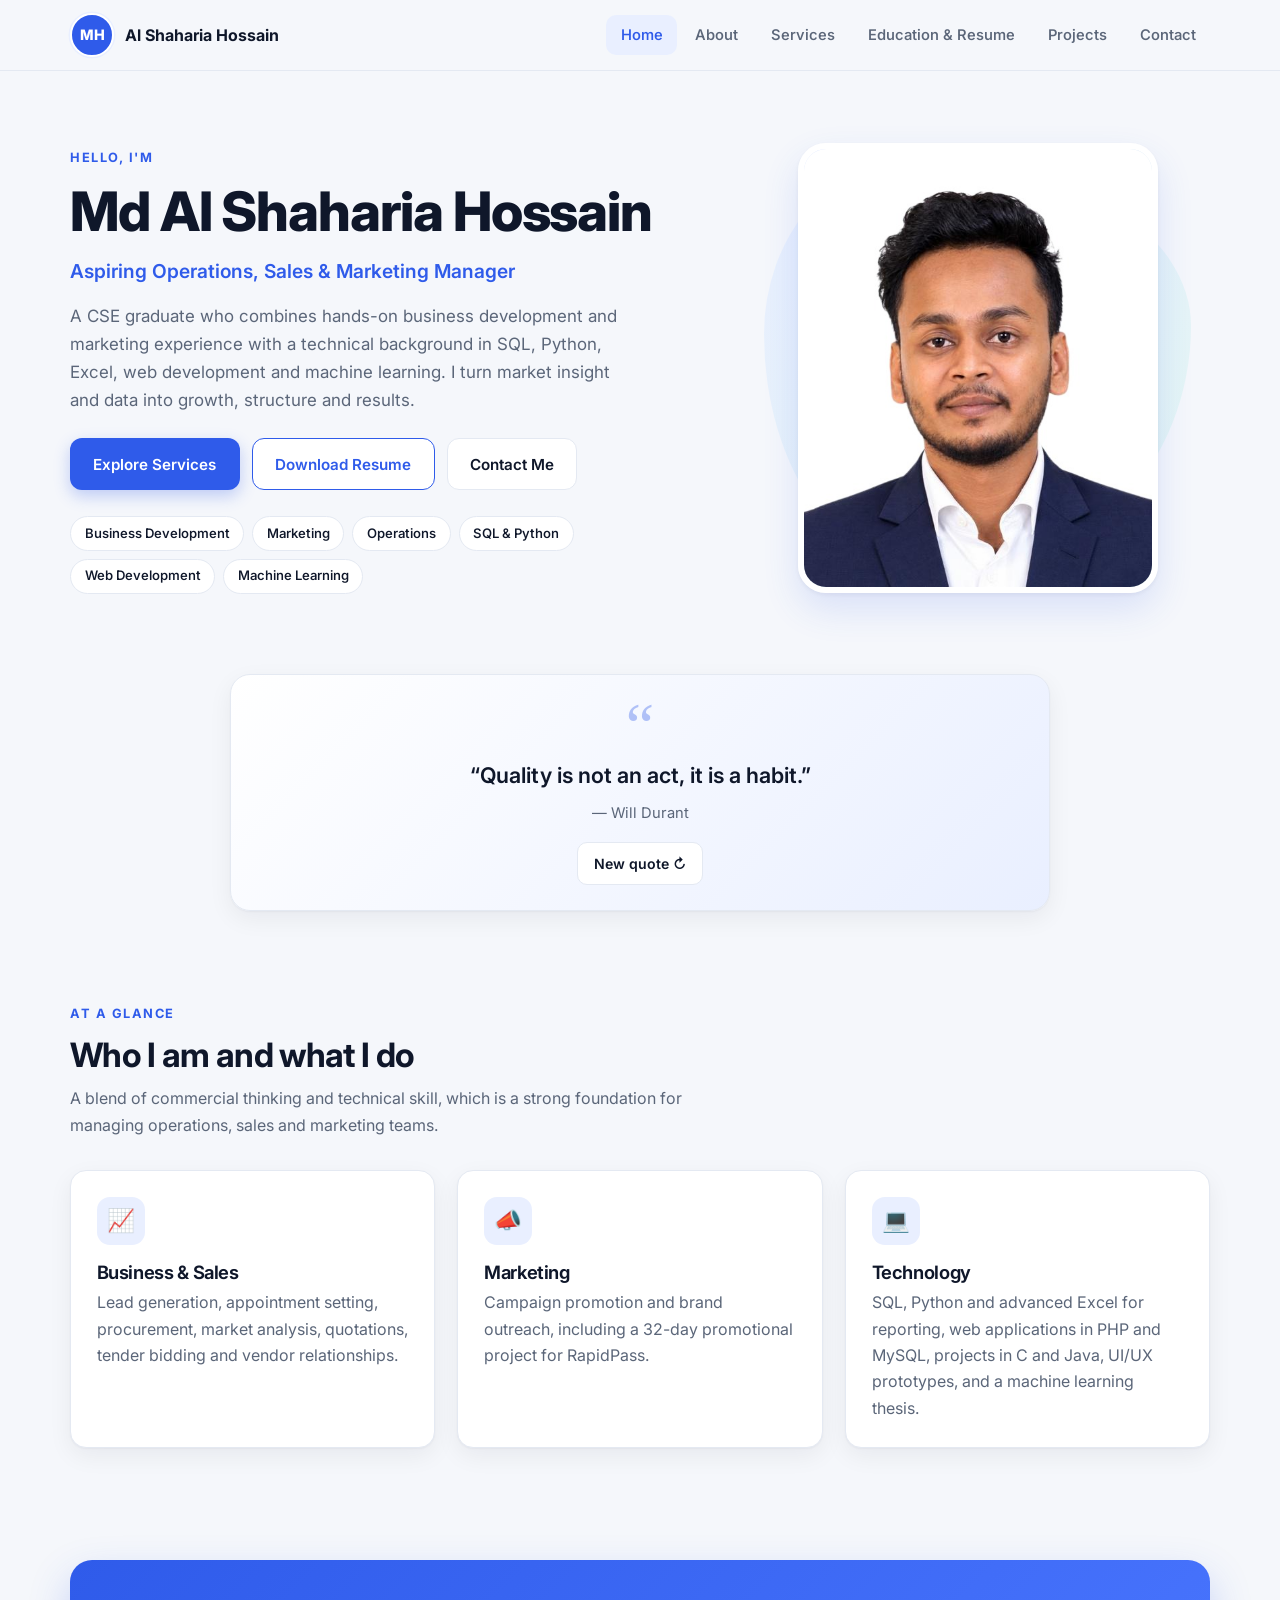
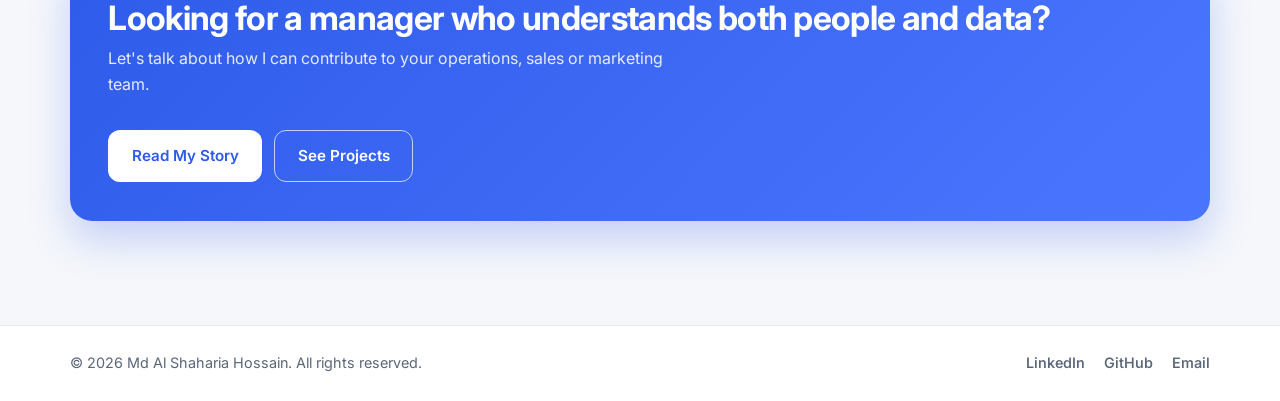
==== commit 48a2d4c5: "Update profile image source in index.html" ====
--- a/index.html
+++ b/index.html
@@ -38,7 +38,7 @@
   <div class="hero-photo reveal">
     <div class="photo photo-lg">
   <span class="initials">MH</span>
-  <img src="images/profile.jpg" alt="Portrait of Md Al Shaharia Hossain" onerror="this.remove()">
+  <img src="image/profile.jpg" alt="Portrait of Md Al Shaharia Hossain" onerror="this.remove()">
 </div>
   </div>
 </section>
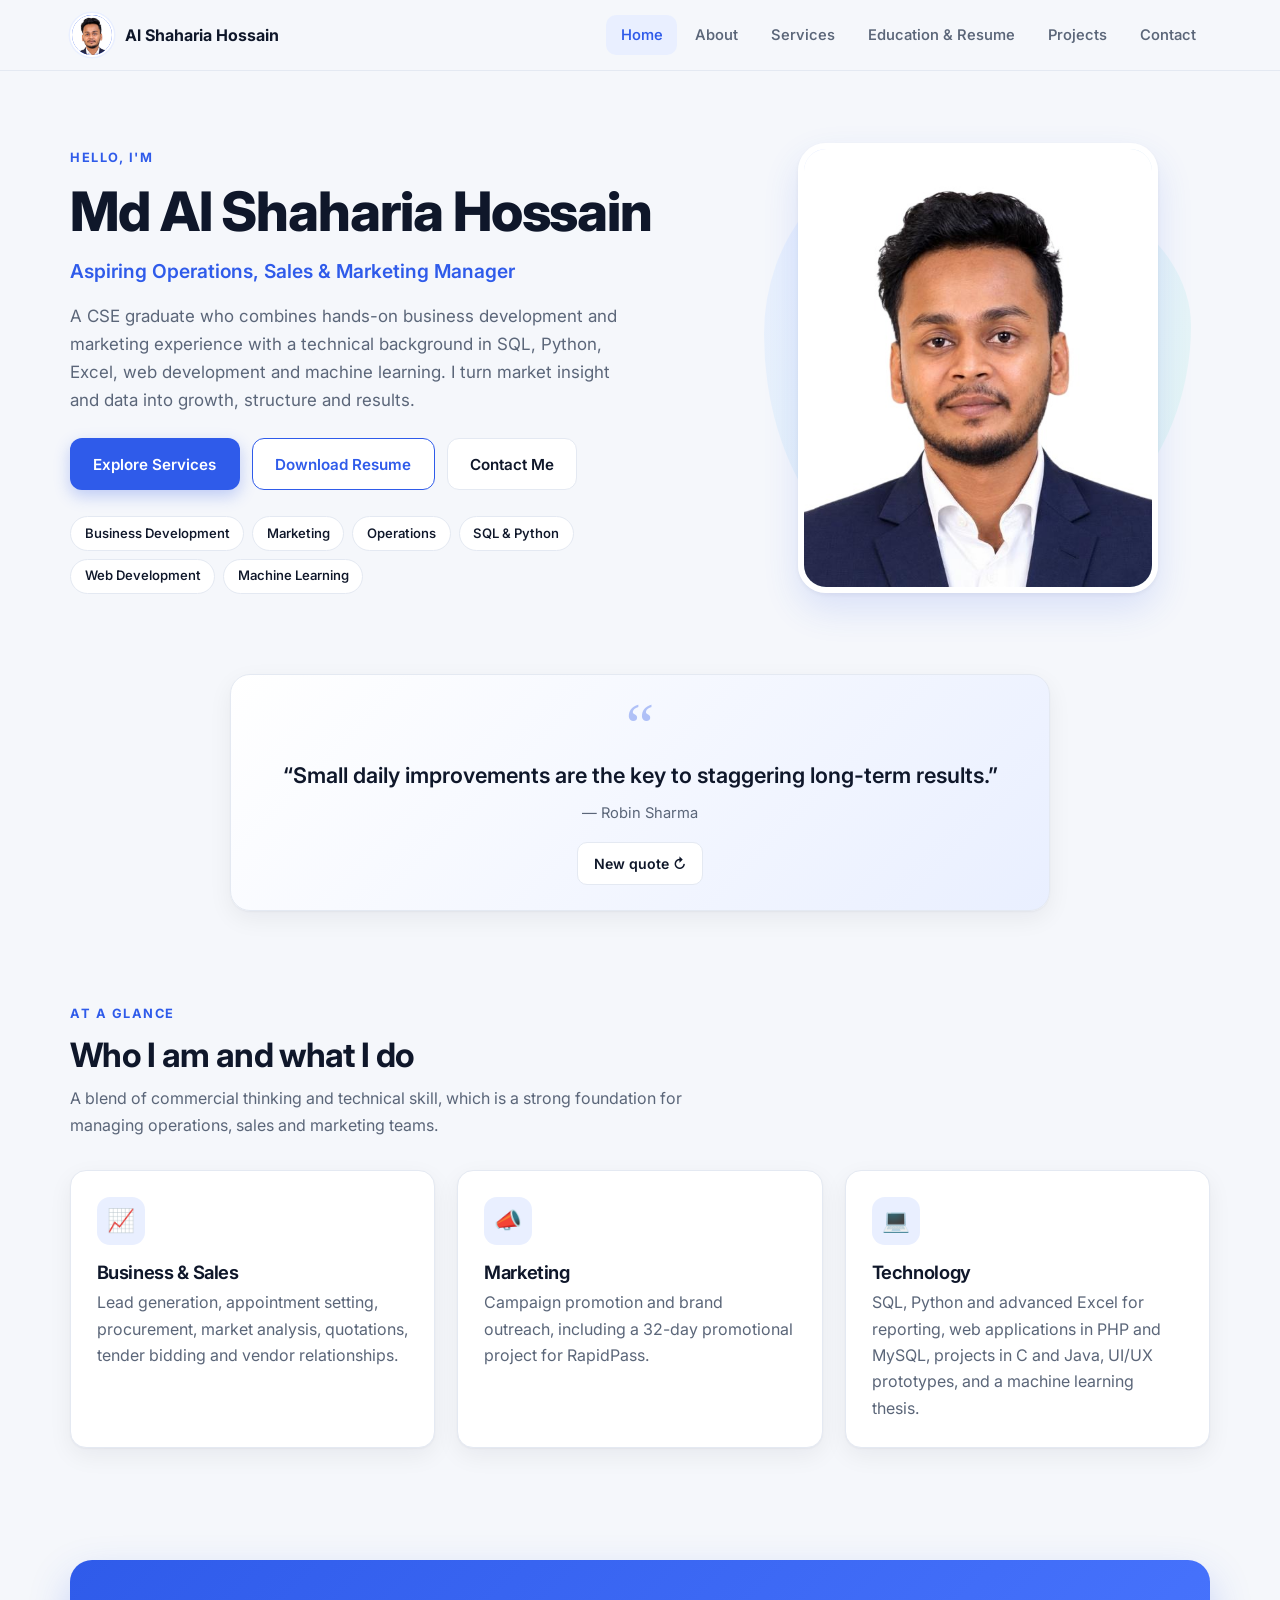
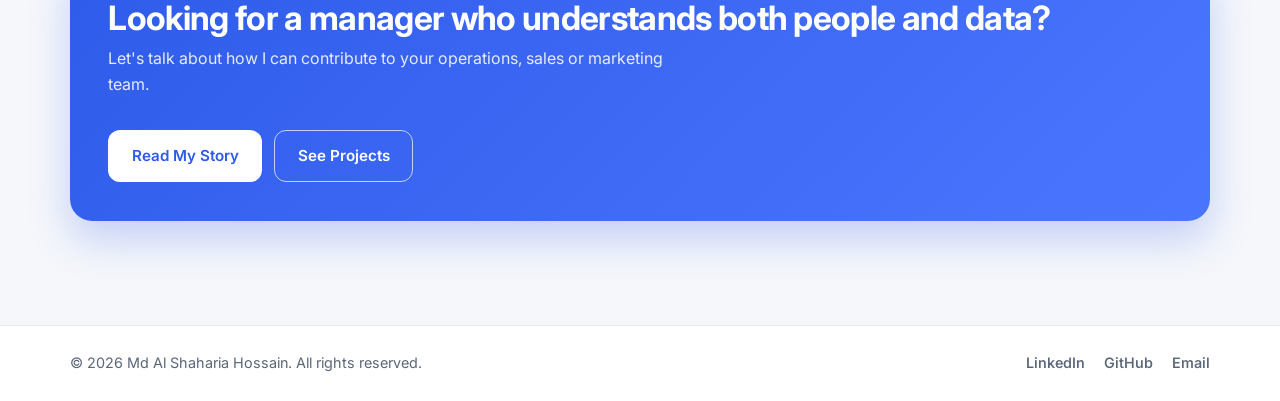
==== commit 90725a91: "Fix image path in brand logo" ====
--- a/index.html
+++ b/index.html
@@ -13,7 +13,7 @@
 <body data-page="index.html">
 <header class="site-header">
   <div class="container nav-wrap">
-    <a href="index.html" class="brand" aria-label="Home"><span class="brand-mark"><span class="bm-fallback">MH</span><img src="images/profile.jpg" alt="Md Al Shaharia Hossain" onerror="this.remove()"></span><span class="brand-text">Al Shaharia Hossain</span></a>
+    <a href="index.html" class="brand" aria-label="Home"><span class="brand-mark"><span class="bm-fallback">MH</span><img src="image/profile.jpg" alt="Md Al Shaharia Hossain" onerror="this.remove()"></span><span class="brand-text">Al Shaharia Hossain</span></a>
     <button class="nav-toggle" id="navToggle" aria-label="Toggle menu" aria-expanded="false"><span></span><span></span><span></span></button>
     <nav class="nav" id="nav"><a href="index.html" class="active">Home</a><a href="about.html">About</a><a href="services.html">Services</a><a href="education.html">Education & Resume</a><a href="projects.html">Projects</a><a href="contact.html">Contact</a></nav>
   </div>
